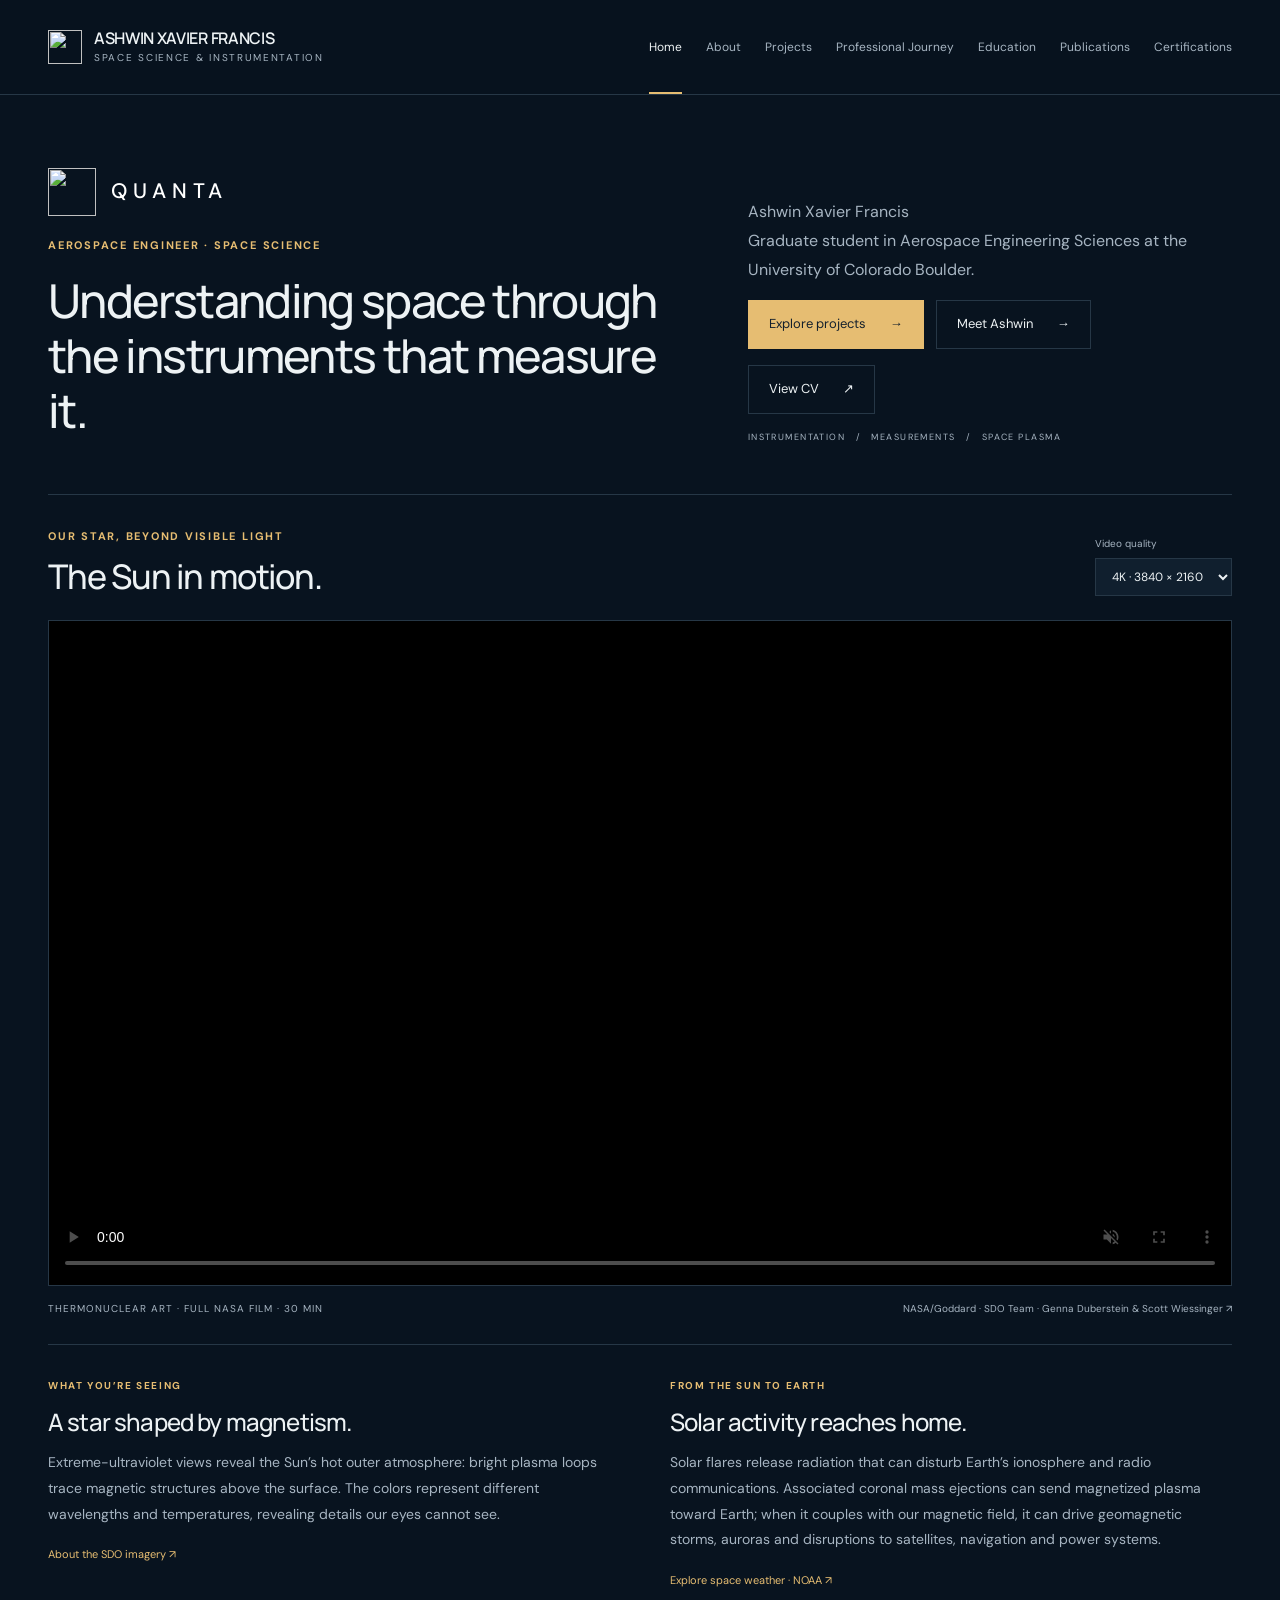
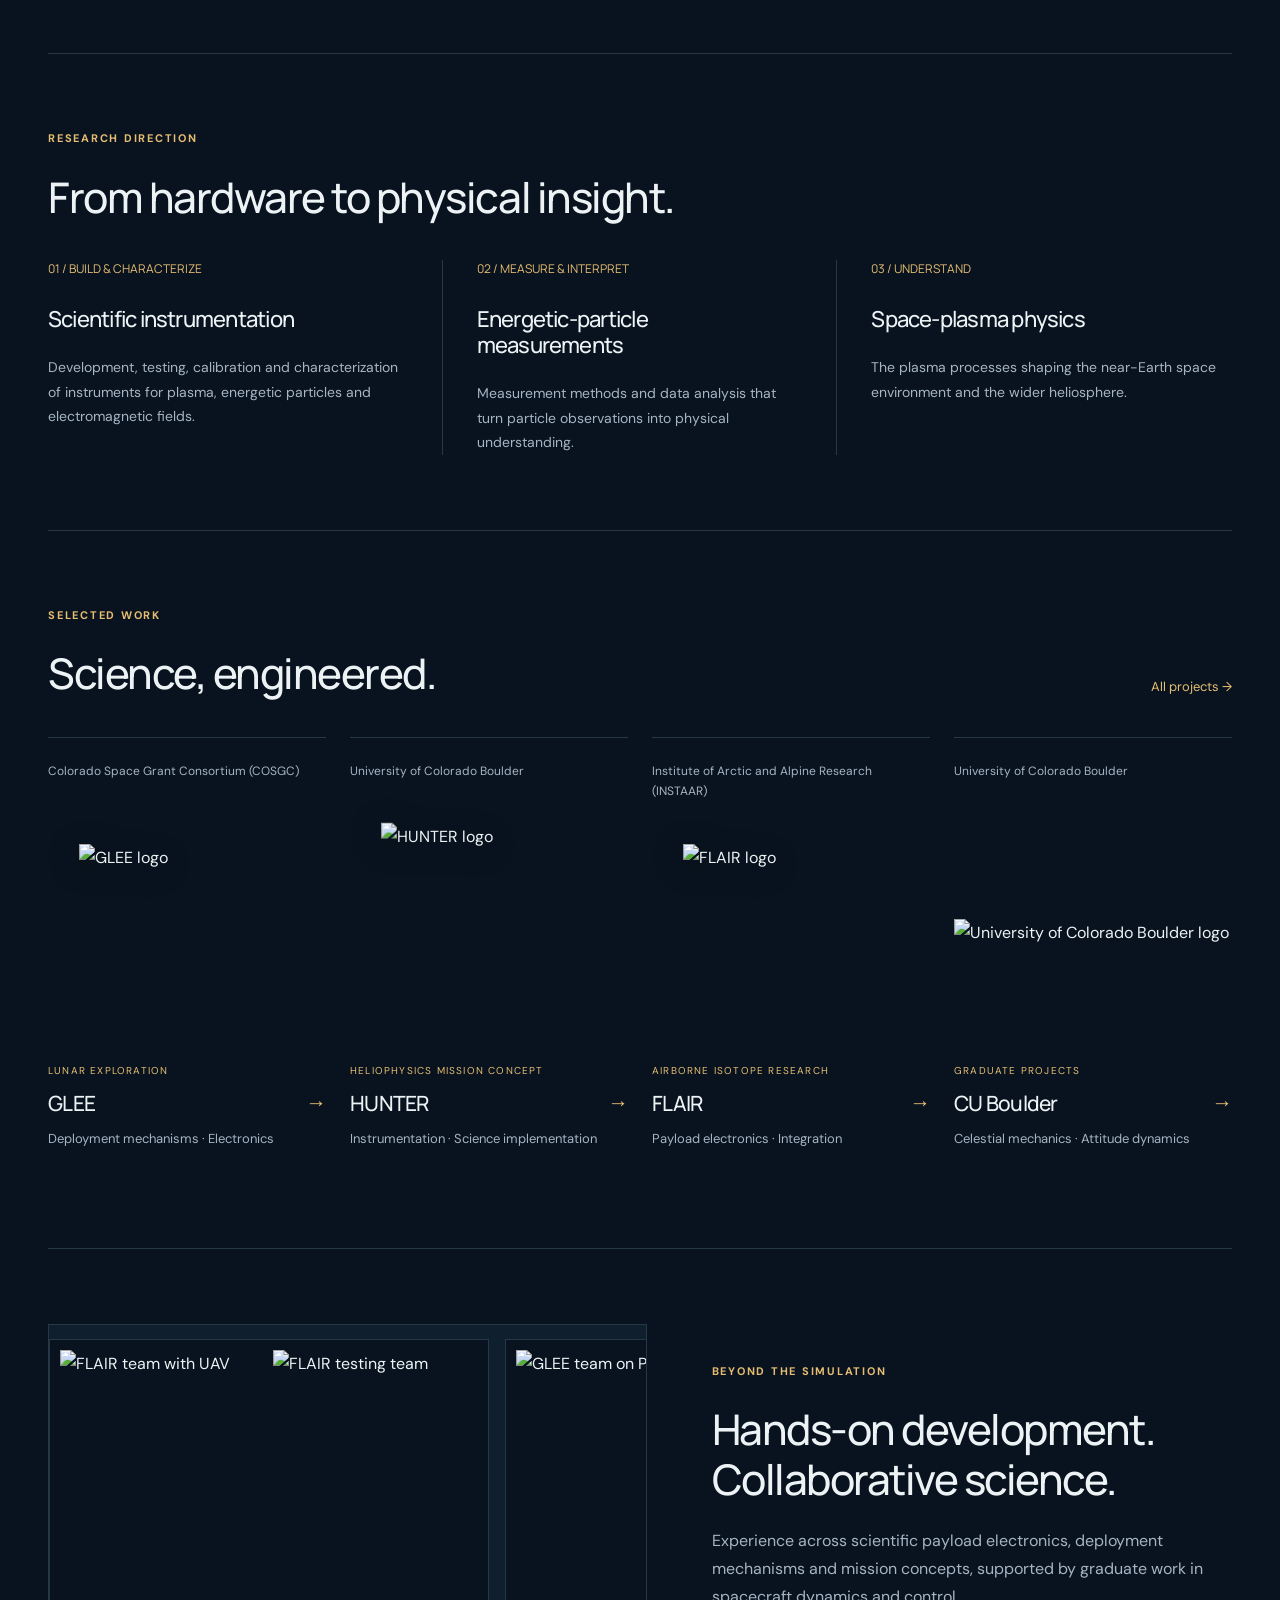
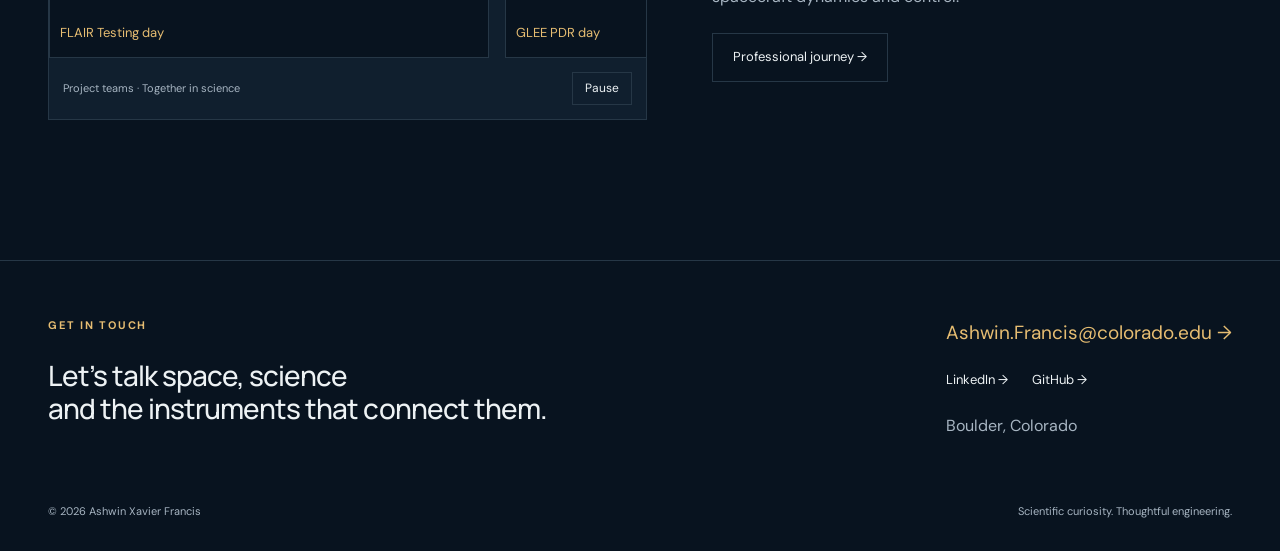
==== index.html @ 86c06a83 "Publish QUANTA portfolio pages" ====
<!DOCTYPE html>

<html lang="en"><head><meta charset="utf-8"/><meta content="width=device-width,initial-scale=1" name="viewport"/><meta content="Ashwin Xavier Francis — scientific instrumentation, energetic-particle measurements and space-plasma physics. Research and aerospace engineering portfolio." name="description"/><meta content="#08131f" name="theme-color"/><title>Quanta | Ashwin Xavier Francis</title><link href="style.css" rel="stylesheet"/><script defer="" src="site.js"></script><link href="assets/quanta-symbol.svg" rel="icon" type="image/svg+xml"/><script defer="" src="solar.js"></script></head><body><a class="skip" href="#main">Skip to content</a><header class="header"><div class="wrap header-inner"><a aria-label="Ashwin Xavier Francis — Home" class="brand" href="index.html"><img alt="" class="brand-symbol" height="34" src="assets/quanta-symbol.svg" width="34"/><div>ASHWIN XAVIER FRANCIS<span>SPACE SCIENCE &amp; INSTRUMENTATION</span></div></a><button aria-controls="navigation" aria-expanded="false" class="menu">Menu ☰</button><nav aria-label="Main navigation" id="navigation"><a aria-current="page" class="active" href="index.html">Home</a><a class="" href="about.html">About</a><a class="" href="projects.html">Projects</a><a class="" href="professional.html">Professional Journey</a><a class="" href="education.html">Education</a><a class="" href="publications.html">Publications</a><a class="" href="certifications.html">Certifications</a></nav></div></header><main class="wrap" id="main"><section class="hero solar-home"><div><div class="quanta-identity"><img alt="" height="48" src="assets/quanta-symbol.svg" width="48"/><span>QUANTA</span></div><div class="eyebrow">Aerospace engineer · Space science</div><h1>Understanding space through the instruments that measure it.</h1></div><div class="solar-introduction"><p class="intro">Ashwin Xavier Francis<br/>Graduate student in Aerospace Engineering Sciences at the University of Colorado Boulder.</p><div class="buttons"><a class="btn primary" href="projects.html">Explore projects <span>→</span></a><a class="btn" href="about.html">Meet Ashwin <span>→</span></a></div><div class="buttons cv-actions"><a class="btn" href="assets/ashwin-xavier-francis-cv.pdf" rel="noopener" target="_blank">View CV <span>↗</span></a></div><small class="muted">Instrumentation   /   Measurements   /   Space plasma</small></div></section><section aria-label="The Sun in ultra-high definition" class="solar-cinema"><div class="solar-film-heading"><div><div class="eyebrow">Our star, beyond visible light</div><h2>The Sun in motion.</h2></div><div class="solar-quality"><label for="solar-quality">Video quality</label><select id="solar-quality"><option selected="" value="4k">4K · 3840 × 2160</option><option value="hd">HD · 1280 × 720</option></select></div></div><div class="solar-screen"><video aria-label="Full NASA film Thermonuclear Art: The Sun in UHD" autoplay="" controls="" id="solar-footage" loop="" muted="" playsinline="" poster="assets/nasa-sdo-euv-hero.jpg" preload="metadata"><source src="https://svs.gsfc.nasa.gov/vis/a010000/a012000/a012034/SDO_UHD_30mins_YouTube.mp4" type="video/mp4"/></video></div><div class="solar-film-credit"><span>THERMONUCLEAR ART · FULL NASA FILM · 30 MIN</span><a href="https://svs.gsfc.nasa.gov/12034/" rel="noopener" target="_blank">NASA/Goddard · SDO Team · Genna Duberstein &amp; Scott Wiessinger ↗</a></div><div class="solar-story"><article><div class="eyebrow">What you’re seeing</div><h3>A star shaped by magnetism.</h3><p>Extreme-ultraviolet views reveal the Sun’s hot outer atmosphere: bright plasma loops trace magnetic structures above the surface. The colors represent different wavelengths and temperatures, revealing details our eyes cannot see.</p><a class="solar-source" href="https://svs.gsfc.nasa.gov/12034/" rel="noopener" target="_blank">About the SDO imagery ↗</a></article><article><div class="eyebrow">From the Sun to Earth</div><h3>Solar activity reaches home.</h3><p>Solar flares release radiation that can disturb Earth’s ionosphere and radio communications. Associated coronal mass ejections can send magnetized plasma toward Earth; when it couples with our magnetic field, it can drive geomagnetic storms, auroras and disruptions to satellites, navigation and power systems.</p><a class="solar-source" href="https://www.noaa.gov/explainers/space-weather-storms-from-sun" rel="noopener" target="_blank">Explore space weather · NOAA ↗</a></article></div></section><section class="section"><div class="section-top"><div><div class="eyebrow">Research direction</div><h2>From hardware to physical insight.</h2></div></div><div class="research"><article><span class="num">01 / BUILD &amp; CHARACTERIZE</span><h3>Scientific instrumentation</h3><p>Development, testing, calibration and characterization of instruments for plasma, energetic particles and electromagnetic fields.</p></article><article><span class="num">02 / MEASURE &amp; INTERPRET</span><h3>Energetic-particle measurements</h3><p>Measurement methods and data analysis that turn particle observations into physical understanding.</p></article><article><span class="num">03 / UNDERSTAND</span><h3>Space-plasma physics</h3><p>The plasma processes shaping the near-Earth space environment and the wider heliosphere.</p></article></div></section><section class="section"><div class="section-top"><div><div class="eyebrow">Selected work</div><h2>Science, engineered.</h2></div><a href="projects.html">All projects →</a></div><div class="project-grid"><a class="project-card" href="glee.html"><div class="project-affiliation">Colorado Space Grant Consortium (COSGC)</div><div class="logo-box"><img alt="GLEE logo" src="assets/glee-logo.png"/></div><div class="tag">Lunar exploration</div><h3>GLEE<span class="arrow">→</span></h3><p>Deployment mechanisms · Electronics</p></a><a class="project-card" href="hunter.html"><div class="project-affiliation">University of Colorado Boulder</div><div class="logo-box"><img alt="HUNTER logo" class="hunter-logo" src="assets/hunter-logo.png"/></div><div class="tag">Heliophysics mission concept</div><h3>HUNTER<span class="arrow">→</span></h3><p>Instrumentation · Science implementation</p></a><a class="project-card" href="flair.html"><div class="project-affiliation">Institute of Arctic and Alpine Research (INSTAAR)</div><div class="logo-box"><img alt="FLAIR logo" src="assets/flair-logo.png"/></div><div class="tag">Airborne isotope research</div><h3>FLAIR<span class="arrow">→</span></h3><p>Payload electronics · Integration</p></a><a class="project-card" href="cu-projects.html"><div class="project-affiliation">University of Colorado Boulder</div><div class="logo-box"><img alt="University of Colorado Boulder logo" class="cu-lockup" src="assets/cu-boulder-logo.svg"/></div><div class="tag">Graduate projects</div><h3>CU Boulder<span class="arrow">→</span></h3><p>Celestial mechanics · Attitude dynamics</p></a></div></section><section class="section feature"><div aria-label="Project teams" aria-roledescription="carousel" class="team-carousel" role="region"><div class="team-window"><div class="team-track"><div class="team-loop"><figure class="team-card"><div class="team-photos"><img alt="FLAIR team with UAV" data-zoom="" loading="lazy" src="assets/flair-flight.webp"/><img alt="FLAIR testing team" data-zoom="" loading="lazy" src="assets/flair-testing-team.webp"/></div><figcaption>FLAIR Testing day</figcaption></figure><figure class="team-card"><div class="team-photos"><img alt="GLEE team on PDR day" data-zoom="" loading="lazy" src="assets/glee-team.webp"/><img alt="GLEE group on PDR day" data-zoom="" loading="lazy" src="assets/glee-pdr-team.webp"/></div><figcaption>GLEE PDR day</figcaption></figure><figure class="team-card"><div class="team-photos"><img alt="HUNTER mission proposal team" data-zoom="" loading="lazy" src="assets/hunter-team.webp"/></div><figcaption>HUNTER mission proposal day</figcaption></figure></div><div aria-hidden="true" class="team-loop"><figure class="team-card"><div class="team-photos"><img alt="" loading="lazy" src="assets/flair-flight.webp"/><img alt="" loading="lazy" src="assets/flair-testing-team.webp"/></div><figcaption>FLAIR Testing day</figcaption></figure><figure class="team-card"><div class="team-photos"><img alt="" loading="lazy" src="assets/glee-team.webp"/><img alt="" loading="lazy" src="assets/glee-pdr-team.webp"/></div><figcaption>GLEE PDR day</figcaption></figure><figure class="team-card"><div class="team-photos"><img alt="" loading="lazy" src="assets/hunter-team.webp"/></div><figcaption>HUNTER mission proposal day</figcaption></figure></div></div></div><div class="carousel-controls"><span>Project teams · Together in science</span><button aria-label="Pause scrolling photos" data-play="" type="button">Pause</button></div></div><div><div class="eyebrow">Beyond the simulation</div><h2>Hands-on development.<br/>Collaborative science.</h2><p>Experience across scientific payload electronics, deployment mechanisms and mission concepts, supported by graduate work in spacecraft dynamics and control.</p><a class="btn" href="professional.html">Professional journey →</a></div></section></main><footer class="footer"><div class="wrap"><div class="footer-top"><div><div class="eyebrow">Get in touch</div><h2>Let’s talk space, science<br/>and the instruments that connect them.</h2></div><div><a class="email" href="mailto:Ashwin.Francis@colorado.edu">Ashwin.Francis@colorado.edu →</a><div class="socials"><a href="https://www.linkedin.com/in/ashwin-xavier-francis-690303250/" rel="noopener" target="_blank">LinkedIn →</a><a href="https://github.com/ashlyxf" rel="noopener" target="_blank">GitHub →</a></div><p class="muted">Boulder, Colorado</p></div></div><div class="footer-bottom"><span>© 2026 Ashwin Xavier Francis</span><span>Scientific curiosity. Thoughtful engineering.</span></div></div></footer><dialog class="zoom"><button aria-label="Close image">×</button><img alt=""/></dialog></body></html>
---- style.css ----
@import url('https://fonts.googleapis.com/css2?family=DM+Sans:wght@400;500;600;700&family=Manrope:wght@400;500;600;700;800&display=swap');
:root{--bg:#08131f;--panel:#101f2e;--line:#263746;--text:#edf2f4;--muted:#a7b5c2;--gold:#e6bd72;--max:1240px}*{box-sizing:border-box}html{scroll-behavior:smooth}body{margin:0;background:var(--bg);color:var(--text);font:16px/1.75 'DM Sans',sans-serif}a{color:inherit;text-decoration:none}a:hover{color:var(--gold)}button{font:inherit;cursor:pointer}img{max-width:100%;display:block}h1,h2,h3,h4{font-family:Manrope,sans-serif;font-weight:500;line-height:1.18;letter-spacing:-.035em;margin:0 0 22px}h1{font-size:clamp(44px,5.5vw,76px)}h2{font-size:clamp(30px,3.3vw,46px)}h3{font-size:26px}p{margin:0 0 22px}small,.eyebrow{font-size:11px;letter-spacing:.16em;text-transform:uppercase}.eyebrow{color:var(--gold);margin-bottom:24px;font-weight:700}.muted{color:var(--muted)}.wrap{width:min(var(--max),calc(100% - 96px));margin:auto}.header{border-bottom:1px solid var(--line);background:#08131ff5;position:sticky;top:0;z-index:20}.header-inner{min-height:94px;display:flex;align-items:center;justify-content:space-between;gap:24px}.brand{font:600 16px/1.4 Manrope;letter-spacing:-.02em;white-space:nowrap}.brand span{display:block;font:10px/1.8 'DM Sans';letter-spacing:.17em;color:var(--muted)}nav{display:flex;gap:24px;align-items:center}nav a{font-size:12px;color:var(--muted);position:relative}nav a.active{color:var(--text)}nav a.active:after{content:'';height:2px;background:var(--gold);position:absolute;left:0;right:0;bottom:-36px}.menu{display:none;color:white;background:none;border:1px solid var(--line);padding:6px 12px}.hero{display:grid;grid-template-columns:1.25fr 1fr;gap:76px;align-items:center;padding:78px 0 88px;min-height:650px}.hero h1{margin-bottom:28px}.hero .intro{font-size:19px;max-width:570px;color:var(--muted)}.hero-visual{position:relative;padding:25px 24px 0 0}.portrait-frame{height:450px;background:linear-gradient(140deg,#263342,#111c28);position:relative;overflow:hidden}.portrait-frame img{height:100%;width:100%;object-fit:contain;object-position:bottom}.orbit{position:absolute;inset:-13px -5px 17px 18px;border:1px solid #a1875340;border-radius:50%;transform:rotate(-24deg);pointer-events:none}.visual-caption{display:flex;justify-content:space-between;font-size:10px;letter-spacing:.12em;color:var(--muted);padding-top:18px}.buttons{display:flex;gap:12px;flex-wrap:wrap;margin:30px 0}.btn{display:inline-flex;align-items:center;justify-content:space-between;gap:24px;border:1px solid var(--line);padding:12px 20px;font-size:13px;transition:.2s}.btn.primary{background:var(--gold);border-color:var(--gold);color:#14202c}.btn:hover{border-color:var(--gold);transform:translateY(-2px)}.section{padding:75px 0;border-top:1px solid var(--line)}.section-top{display:flex;align-items:end;justify-content:space-between;gap:30px;margin-bottom:38px}.section-top h2{margin:0}.section-top a{font-size:13px;color:var(--gold)}.research{display:grid;grid-template-columns:repeat(3,1fr)}.research article{padding:0 34px;border-right:1px solid var(--line)}.research article:first-child{padding-left:0}.research article:last-child{border:0;padding-right:0}.num{font:12px Manrope;color:var(--gold);display:block;margin-bottom:30px}.research h3{font-size:22px;max-width:300px}.research p{font-size:14px;color:var(--muted);margin:0}.project-grid{display:grid;grid-template-columns:repeat(4,1fr);gap:24px}.project-card{border-top:1px solid var(--line);padding-top:24px;display:block}.logo-box{height:190px;background:#f4f4ef;display:flex;align-items:center;justify-content:center;margin-bottom:24px;overflow:hidden}.logo-box img{width:72%;height:80%;object-fit:contain;transition:transform .3s}.project-card:hover img{transform:scale(1.06)}.project-card h3{font-size:21px;margin:12px 0}.project-card p{font-size:13px;color:var(--muted)}.project-card .arrow{float:right;color:var(--gold)}.tag{font-size:10px;letter-spacing:.12em;text-transform:uppercase;color:var(--gold)}.feature{display:grid;grid-template-columns:1.15fr 1fr;gap:65px;align-items:center}.feature img{width:100%;aspect-ratio:1.5;object-fit:cover}.feature p{color:var(--muted)}.page-head{padding:65px 0 48px}.page-head h1{max-width:1000px;font-size:clamp(42px,5vw,64px)}.page-head p{color:var(--muted);max-width:760px;font-size:18px}.crumb{font-size:12px;color:var(--muted);margin-bottom:32px}.crumb a{color:var(--gold)}.project-meta{display:grid;grid-template-columns:repeat(3,1fr);gap:25px;border-block:1px solid var(--line);padding:24px 0;margin-bottom:48px}.project-meta span{display:block;font-size:10px;letter-spacing:.15em;text-transform:uppercase;color:var(--muted);margin-bottom:8px}.project-meta p{font-size:14px;margin:0}.project-text{display:grid;grid-template-columns:1fr 1fr;gap:65px;margin-bottom:50px}.project-text p{color:#c4ced7;font-size:16px}.project-text h2{font-size:23px}.hero-image{width:100%;max-height:650px;object-fit:contain;background:#f6f6f6}.figure{margin:0 0 30px}.figure figcaption{font-size:12px;color:var(--muted);margin-top:12px}.gallery{display:grid;grid-template-columns:repeat(2,1fr);gap:28px}.gallery img{width:100%;height:330px;object-fit:contain;background:#f6f6f6;cursor:zoom-in}.media-grid{display:grid;grid-template-columns:repeat(2,1fr);gap:28px}.media-grid video{width:100%;height:330px;background:#02070d;object-fit:contain}.media-grid h3{font-size:18px;margin:16px 0 8px}.media-grid p{font-size:12px;color:var(--muted)}.resources{display:flex;flex-wrap:wrap;gap:12px}.timeline{max-width:980px;margin-left:auto}.timeline article{display:grid;grid-template-columns:190px 1fr;gap:40px;border-top:1px solid var(--line);padding:34px 0}.timeline .date{font-size:12px;color:var(--gold);padding-top:5px}.timeline h2{font-size:27px;margin-bottom:12px}.timeline h3{font-size:15px;letter-spacing:0;color:var(--muted);margin-bottom:18px}.timeline p{font-size:15px;color:#b9c5d0}.timeline .supervisor{font-size:12px;color:var(--gold)}.publication{display:grid;grid-template-columns:220px 1fr;gap:55px;padding:40px 0;border-top:1px solid var(--line)}.publication img{width:100%;height:280px;object-fit:contain;object-position:top;background:#f4f4ef}.publication h2{font-size:30px}.publication p{color:var(--muted);font-size:14px}.cert-grid{display:grid;grid-template-columns:1fr 1fr;gap:45px 30px}.cert img{height:320px;width:100%;object-fit:contain;background:white;margin-bottom:24px}.cert h2{font-size:24px}.cert p{font-size:14px;color:var(--muted)}.about-grid{display:grid;grid-template-columns:340px 1fr;gap:80px}.about-grid>img{width:100%;background:var(--panel)}.about-grid p{color:#bec9d2}.about-grid h2{font-size:29px}.footer{padding:55px 0 30px;border-top:1px solid var(--line);margin-top:65px}.footer-top{display:flex;justify-content:space-between;gap:40px}.footer h2{font-size:28px}.footer a.email{color:var(--gold);font-size:19px}.socials{display:flex;gap:24px;font-size:13px;margin:20px 0}.footer-bottom{display:flex;justify-content:space-between;font-size:11px;color:var(--muted);margin-top:40px}.zoom{border:1px solid var(--line);padding:15px;background:var(--bg);color:white;max-width:95vw;max-height:95vh}.zoom::backdrop{background:#000c}.zoom img{max-height:80vh;max-width:85vw;object-fit:contain}.zoom button{float:right;color:white;background:none;border:0;font-size:28px}.skip{position:fixed;left:10px;top:-60px;background:var(--gold);color:black;z-index:100;padding:10px}.skip:focus{top:10px}:focus-visible{outline:2px solid var(--gold);outline-offset:5px}@media(min-width:1500px){:root{--max:1320px}.hero{min-height:720px}.portrait-frame{height:510px}}@media(max-width:1100px){.wrap{width:calc(100% - 56px)}nav{gap:13px}nav a{font-size:10px}.hero{gap:35px}.project-grid{gap:18px}.logo-box{height:155px}}@media(max-width:780px){.wrap{width:calc(100% - 40px)}.header-inner{min-height:76px}.menu{display:block}nav{display:none;position:absolute;top:76px;left:0;right:0;background:var(--panel);padding:24px;flex-direction:column;align-items:start;gap:20px}nav.open{display:flex}nav a{font-size:14px}nav a.active:after{bottom:-5px}.hero{grid-template-columns:1fr;padding:45px 0;gap:30px}.hero-visual{max-width:470px;width:100%;margin:auto}.portrait-frame{height:400px}.research,.feature,.project-text,.about-grid{grid-template-columns:1fr}.research article{border-right:0;border-bottom:1px solid var(--line);padding:24px 0!important}.num{margin-bottom:15px}.project-grid{grid-template-columns:1fr 1fr}.project-meta{grid-template-columns:1fr}.project-text{gap:20px}.gallery,.media-grid,.cert-grid{grid-template-columns:1fr}.timeline article{grid-template-columns:1fr;gap:12px}.publication{grid-template-columns:100px 1fr;gap:20px}.publication img{height:160px}.publication h2{font-size:24px}.footer-top{flex-direction:column}.footer-bottom{gap:20px}.section{padding:45px 0}.about-grid{gap:35px}.about-grid>img{max-width:330px}.logo-box{height:170px}.gallery img{height:auto;max-height:420px}.section-top{align-items:start}.media-grid video{height:auto;max-height:400px}}
.hero{grid-template-columns:minmax(0,1.3fr) minmax(0,1fr);gap:65px}.hero h1{font-size:clamp(40px,4.15vw,60px)}.hero-visual{min-width:0}.hero-image{background:none}.hero-image img{width:100%;max-height:650px;object-fit:contain}.gallery img{height:330px}.project-card img{object-fit:contain}@media(max-width:780px){.hero{grid-template-columns:minmax(0,1fr);gap:30px}.hero h1{font-size:clamp(34px,7.4vw,50px)}.hero h1 br{display:none}.portrait-frame{height:390px}}
.orbit{inset:-12px 8px 18px 8px;transform:none}.arrow,.btn span{font-family:Arial,sans-serif}

/* Project logos sit directly on the portfolio background. */
.logo-box{background:transparent;height:210px;overflow:visible;border:0}
.logo-box img{width:78%;height:85%;object-fit:contain;filter:drop-shadow(0 5px 15px #0004)}
.logo-box img.cu-lockup{width:100%;height:auto;max-height:110px;filter:none}
.project-card:hover .logo-box{background:transparent}
.document-intro{display:grid;grid-template-columns:300px minmax(0,1fr);align-items:center;gap:70px;padding:35px 0 48px;border-top:1px solid var(--line);margin-bottom:40px}
.document-cover{display:block;position:relative;width:100%;max-height:355px;transition:transform .25s;justify-self:start}
.document-cover:hover{transform:translateY(-4px)}
.document-cover img{height:355px;width:100%;object-fit:contain;object-position:left center;filter:drop-shadow(0 12px 22px #0006)}
.document-copy h2{font-size:clamp(26px,3vw,39px);max-width:650px;margin-bottom:18px}
.document-copy .eyebrow{margin-bottom:16px}.document-format{font-size:13px;color:var(--muted);margin-bottom:20px}
.project-jumps{display:flex;gap:28px;flex-wrap:wrap;margin-top:28px;font-size:12px;color:var(--gold)}
.slide-cover{aspect-ratio:16/9;align-self:center;background:#111b28}.slide-cover img{width:100%;height:auto}
.slide-cover-title{position:absolute;left:3%;top:48%;color:white;font-family:Arial,sans-serif;font-weight:900;font-size:18px;line-height:1.1}.slide-cover-title span{display:block;font-family:monospace;font-size:12px;font-weight:400;margin-top:7px}
#background,#simulations,#development{scroll-margin-top:120px}
.report-project-card img{height:340px;object-fit:contain;background:transparent;margin-bottom:25px;width:100%;object-position:left center}
.video-download{display:inline-block;color:var(--gold);font-size:12px;margin:0 0 18px}.media-grid video{border:1px solid var(--line)}
@media(max-width:780px){.document-intro{grid-template-columns:minmax(0,1fr);gap:28px;padding:28px 0 35px}.document-cover{max-width:260px;justify-self:center}.document-cover img{height:300px;object-position:center}.slide-cover{max-width:100%}.slide-cover img{height:auto}.document-copy h2{font-size:28px}.logo-box{height:170px}.logo-box img.cu-lockup{width:100%}.project-jumps{gap:20px}.report-project-card img{height:280px;object-position:center}}
.media-grid>.recording:only-child{grid-column:1/-1}.media-grid>.recording:only-child video{height:auto;max-height:620px}

.journey-aside{display:flex;flex-direction:column;gap:20px;align-items:flex-start}.journey-logo{display:flex;align-items:center;justify-content:flex-start;width:185px;min-height:75px;background:transparent}.journey-logo img{display:block;max-width:100%;height:75px;object-fit:contain;object-position:left center}.journey-logo.mission img{height:115px;width:140px;object-position:center}.journey-logo.crest img{height:110px;width:110px;object-position:center}.journey-logo.upes img{height:65px;width:175px}.journey-logo.cu img{height:auto;width:185px}.journey-aside .date{padding-top:0}.timeline .journey-aside a:hover{opacity:.85}@media(max-width:780px){.timeline article{gap:23px}.journey-aside{flex-direction:row;align-items:center;justify-content:space-between;gap:20px;width:100%}.journey-aside .date{max-width:150px;text-align:right}.journey-logo{width:165px;min-height:60px}.journey-logo.mission img{height:85px;width:110px}.journey-logo.crest img{height:85px;width:85px}.journey-logo.cu img{width:165px}.journey-logo.upes img{width:150px}}

.wiring-preview{position:relative;width:100%;aspect-ratio:4/3;overflow:hidden;background:var(--panel)}.gallery .wiring-preview img{position:absolute;width:75%;height:133.333%;max-width:none;left:12.5%;top:-16.667%;transform:rotate(-90deg);object-fit:contain;background:transparent}#flight-recording{scroll-margin-top:120px}

/* Offset the empty space above the supplied HUNTER artwork. */
.logo-box img.hunter-logo{transform:translateY(-12%)}.project-card:hover .logo-box img.hunter-logo{transform:translateY(-12%) scale(1.06)}

.project-affiliation{min-height:58px;display:flex;align-items:flex-start;font-size:12px;line-height:1.65;color:var(--muted);max-width:270px;margin-bottom:8px}.page-head h1.full-project-title{font-size:clamp(36px,4.1vw,58px);max-width:1120px;line-height:1.2}@media(max-width:780px){.project-affiliation{font-size:11px;min-height:65px;line-height:1.6}.page-head h1.full-project-title{font-size:clamp(30px,6.5vw,44px)}}

/* Quanta identity appears on the homepage and in the browser tab. */
.quanta-identity{display:flex;align-items:center;gap:15px;margin-bottom:26px;color:#fff}.quanta-identity img{width:48px;height:48px;object-fit:contain}.quanta-identity span{font-size:21px;font-weight:500;letter-spacing:.28em;line-height:1}@media(max-width:600px){.quanta-identity{margin-bottom:22px}.quanta-identity img{width:40px;height:40px}.quanta-identity span{font-size:18px}}

.brand{display:flex;align-items:center;gap:12px}.brand .brand-symbol{width:34px;height:34px;flex:none;object-fit:contain}@media(max-width:600px){.brand{gap:9px}.brand .brand-symbol{width:29px;height:29px}}

.about-photos{display:flex;flex-direction:column;gap:22px;align-self:start}.about-photos>img{width:100%;background:var(--panel)}.about-photos .figure{margin:0}.about-photos .figure img{width:100%;height:auto;object-fit:contain}@media(max-width:800px){.about-photos{max-width:430px}}

/* Related views stay together, without cropping hardware or team members. */
.photo-group{grid-column:1/-1;background:var(--panel);padding:16px;border:1px solid var(--line)}.photo-pair{display:flex;gap:14px;align-items:stretch}.photo-pair>img{flex:1;min-width:0;width:0;height:380px;object-fit:contain;background:transparent;cursor:zoom-in}.photo-group figcaption{margin-bottom:0}@media(max-width:780px){.photo-pair{flex-wrap:wrap}.photo-pair>img{flex:1 1 140px;width:100%;height:260px}.feature .team-photos img{height:190px}.team-slide:has(.team-photos>img:only-child) .team-photos img{height:390px}}

/* A seamless moving strip, with a duplicate track for a continuous loop. */
.team-carousel{min-width:0;overflow:hidden;border:1px solid var(--line);background:var(--panel);padding:14px 0}.team-window{overflow:hidden}.team-track{display:flex;width:max-content;animation:team-drift 38s linear infinite;will-change:transform}.team-loop{display:flex;gap:16px;padding-right:16px;flex-shrink:0}.team-card{margin:0;flex:none;width:440px;padding:10px;background:var(--bg);border:1px solid var(--line)}.team-photos{display:flex;gap:8px;height:260px;align-items:center}.feature .team-photos img{height:100%;width:0;flex:1;min-width:0;aspect-ratio:auto;object-fit:contain;background:transparent;cursor:zoom-in}.team-card figcaption{font-size:13px;color:var(--gold);padding:12px 0 2px}.team-loop[aria-hidden] img{cursor:default}.carousel-controls{display:flex;gap:14px;align-items:center;justify-content:space-between;padding:14px 14px 0;color:var(--muted);font-size:11px}.carousel-controls button{border:1px solid var(--line);background:transparent;color:var(--text);padding:5px 12px;font-size:12px}.team-carousel.is-paused .team-track{animation-play-state:paused}@keyframes team-drift{from{transform:translateX(0)}to{transform:translateX(-50%)}}@media(max-width:780px){.team-card{width:310px}.team-photos{height:230px}.carousel-controls{font-size:10px}.team-track{animation-duration:32s}}

/* Solar atmosphere dissolves into the same navy as the hero copy. */
.hero{position:relative;isolation:isolate;min-height:710px;overflow:visible}.hero>div:first-child{position:relative;z-index:2}.solar-visual{position:relative;width:calc(100% + 140px);margin-left:-100px;margin-right:-40px;align-self:center;min-width:0;z-index:1}.solar-visual:before{content:'';position:absolute;inset:12% -5%;background:radial-gradient(ellipse,#9e541518,transparent 68%);z-index:-1}.solar-visual canvas{display:block;width:100%;height:auto;aspect-ratio:1;mask-image:radial-gradient(ellipse at 55% 49%,#000 35%,#000c 60%,transparent 76%)}.solar-caption{display:flex;justify-content:space-between;gap:15px;font-size:9px;letter-spacing:.12em;color:var(--muted);margin:-25px 20px 0 60px;position:relative}.solar-caption b{color:var(--gold);margin:0 5px}.solar-caption>span:last-child{font-size:9px;letter-spacing:0;white-space:nowrap}.solar-pause{background:none;color:var(--muted);border:0;border-bottom:1px solid var(--line);font-size:9px;padding:0 0 2px;margin-left:8px}.solar-pause:hover{color:var(--gold)}@media(max-width:1100px){.solar-visual{width:calc(100% + 100px);margin-left:-70px}.solar-caption{margin-left:35px;flex-direction:column;gap:3px}}@media(max-width:780px){.hero{min-height:0;gap:0;padding-bottom:45px;overflow:hidden}.solar-visual{width:calc(100% + 40px);margin:-30px -20px 0;max-width:650px;justify-self:center}.solar-caption{margin:-22px 35px 0;flex-direction:row;font-size:8px}.solar-caption>span:last-child{font-size:8px}}

/* Actual NASA/SDO EUV footage, muted and looping against the navy hero. */
.solar-visual{width:calc(100% + 200px);margin-left:-125px;margin-right:-75px}.solar-visual video{display:block;width:100%;height:auto;aspect-ratio:1080/606;object-fit:contain;mix-blend-mode:screen;mask-image:radial-gradient(ellipse at 50% 50%,#000 42%,#000e 58%,transparent 76%)}.solar-caption{margin:18px 25px 0 55px;font-size:8px}.solar-caption a:hover{color:var(--gold)}@media(max-width:780px){.solar-visual{width:calc(100% + 60px);margin:0 -30px 0}.solar-caption{margin:16px 35px 0;gap:8px}.solar-caption>span:last-child{white-space:normal}}
.hero{overflow:hidden}.solar-caption{max-width:calc(100% - 125px);margin-right:70px}@media(max-width:780px){.solar-caption{max-width:none;margin-right:35px}}

/* A full-width solar cinema gives the 4K observation room to breathe. */
.hero.solar-home{display:grid;grid-template-columns:1.3fr 1fr;min-height:0;gap:70px;padding:65px 0 48px;overflow:visible}.solar-home h1{font-size:clamp(34px,3.65vw,52px);max-width:730px;margin:0}.solar-home h1 br{display:none}.solar-home .quanta-identity{margin-bottom:20px}.solar-home .eyebrow{margin-bottom:18px}.solar-introduction{padding-top:38px}.solar-home .intro{font-size:16px;line-height:1.8;margin-bottom:16px}.solar-home .buttons{margin:16px 0}.solar-home .cv-actions{display:inline-flex;margin:0 0 16px}.solar-home small{display:block;font-size:9px}.solar-cinema{border-top:1px solid var(--line);padding:32px 0 60px}.solar-film-heading{display:flex;justify-content:space-between;align-items:end;gap:24px;margin-bottom:24px}.solar-film-heading .eyebrow{margin-bottom:10px}.solar-film-heading h2{font-size:34px;margin:0}.solar-quality{display:flex;flex-direction:column;gap:6px;font-size:10px;color:var(--muted)}.solar-quality select{font:12px 'DM Sans',sans-serif;color:var(--text);background:var(--panel);border:1px solid var(--line);padding:9px 12px}.solar-screen{background:#000;aspect-ratio:16/9;border:1px solid var(--line);overflow:hidden}.solar-screen video{display:block;width:100%;height:100%;object-fit:contain;mask-image:none;mix-blend-mode:normal}.solar-film-credit{display:flex;justify-content:space-between;gap:20px;color:var(--muted);font-size:10px;line-height:1.6;padding:15px 0 27px;border-bottom:1px solid var(--line)}.solar-film-credit>span{letter-spacing:.1em}.solar-film-credit a{font-size:10px}.solar-story{display:grid;grid-template-columns:1fr 1fr;gap:60px;padding-top:32px}.solar-story .eyebrow{font-size:10px;margin-bottom:13px}.solar-story h3{font-size:24px;margin-bottom:14px}.solar-story p{font-size:14px;color:var(--muted);line-height:1.85;margin-bottom:12px}.solar-source{font-size:11px;color:var(--gold)}@media(max-width:780px){.hero.solar-home{grid-template-columns:1fr;gap:20px;padding:38px 0 30px}.solar-home h1{font-size:35px}.solar-introduction{padding:0}.solar-film-heading{align-items:center}.solar-film-heading h2{font-size:26px}.solar-quality select{font-size:10px;max-width:140px}.solar-film-heading .eyebrow{font-size:8px}.solar-film-credit{flex-direction:column;gap:7px}.solar-story{grid-template-columns:1fr;gap:28px}.solar-story h3{font-size:23px}.solar-cinema{padding-top:24px;padding-bottom:35px}}
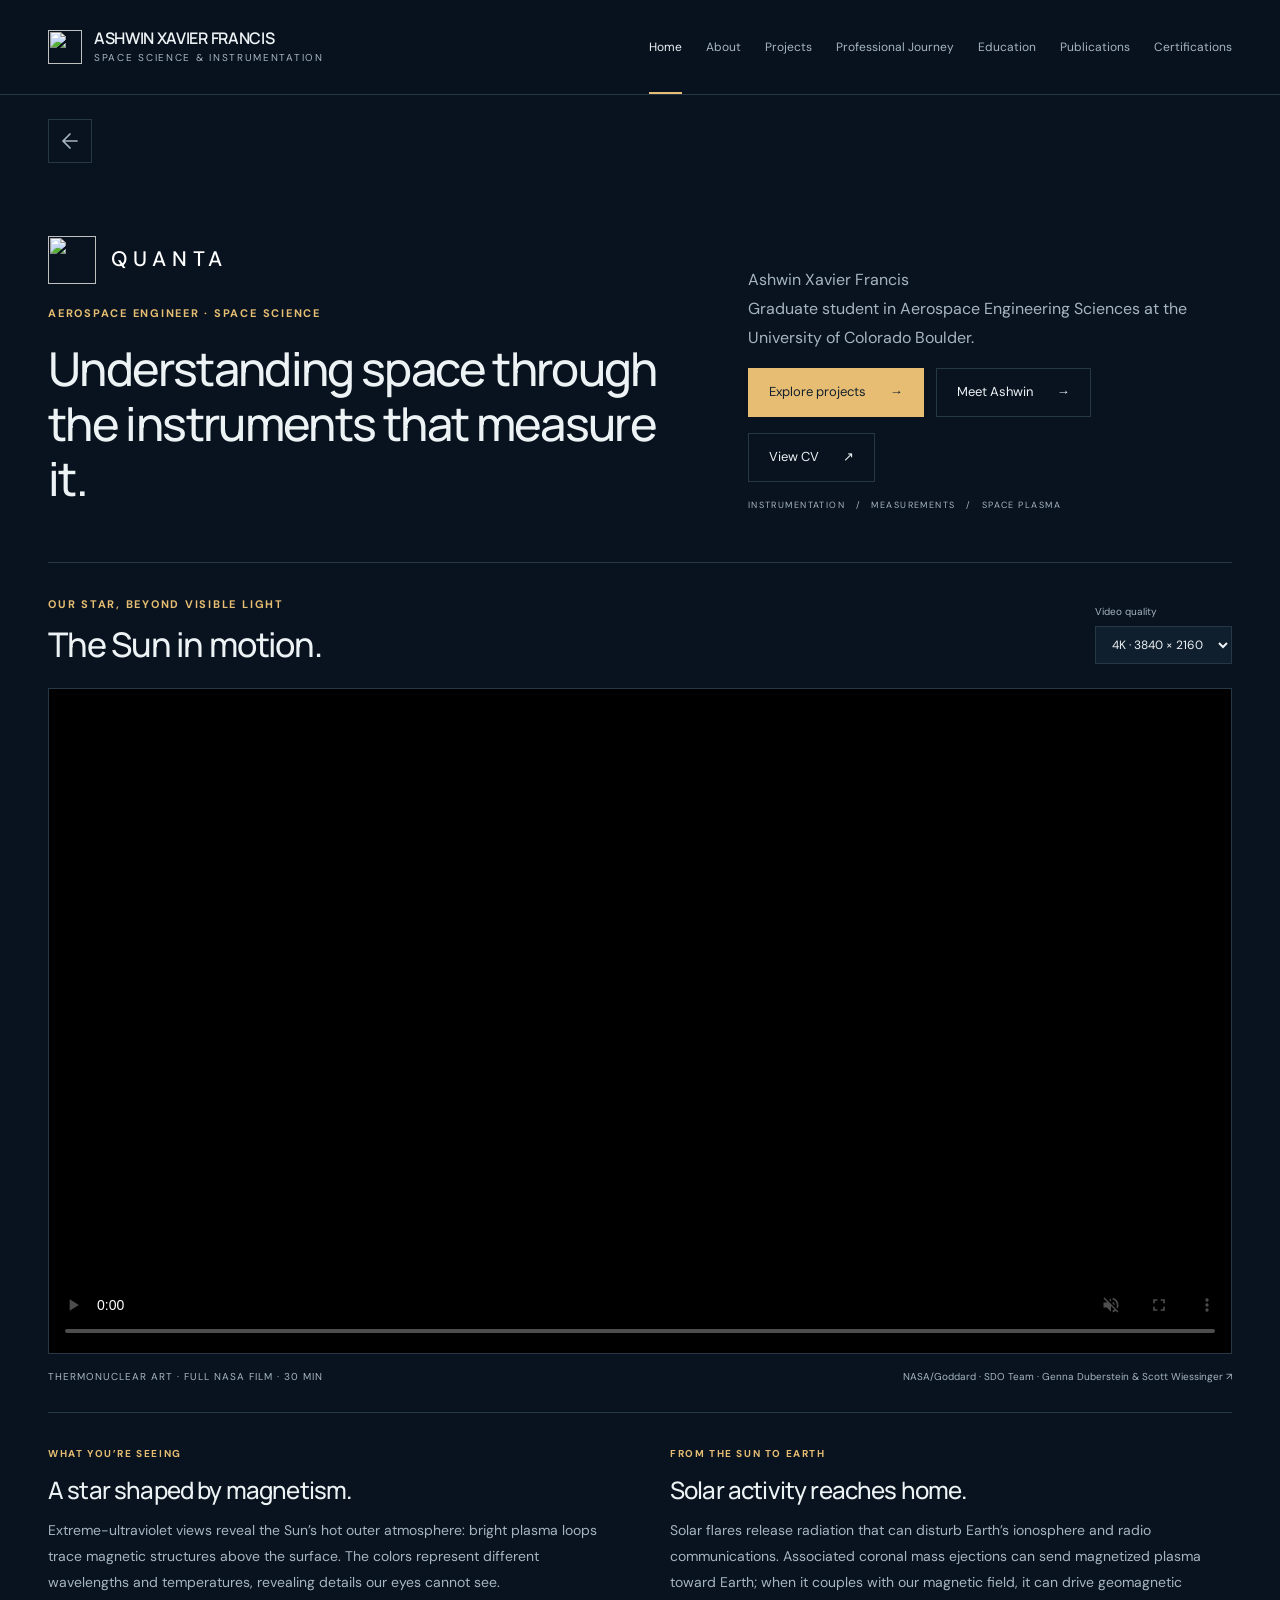
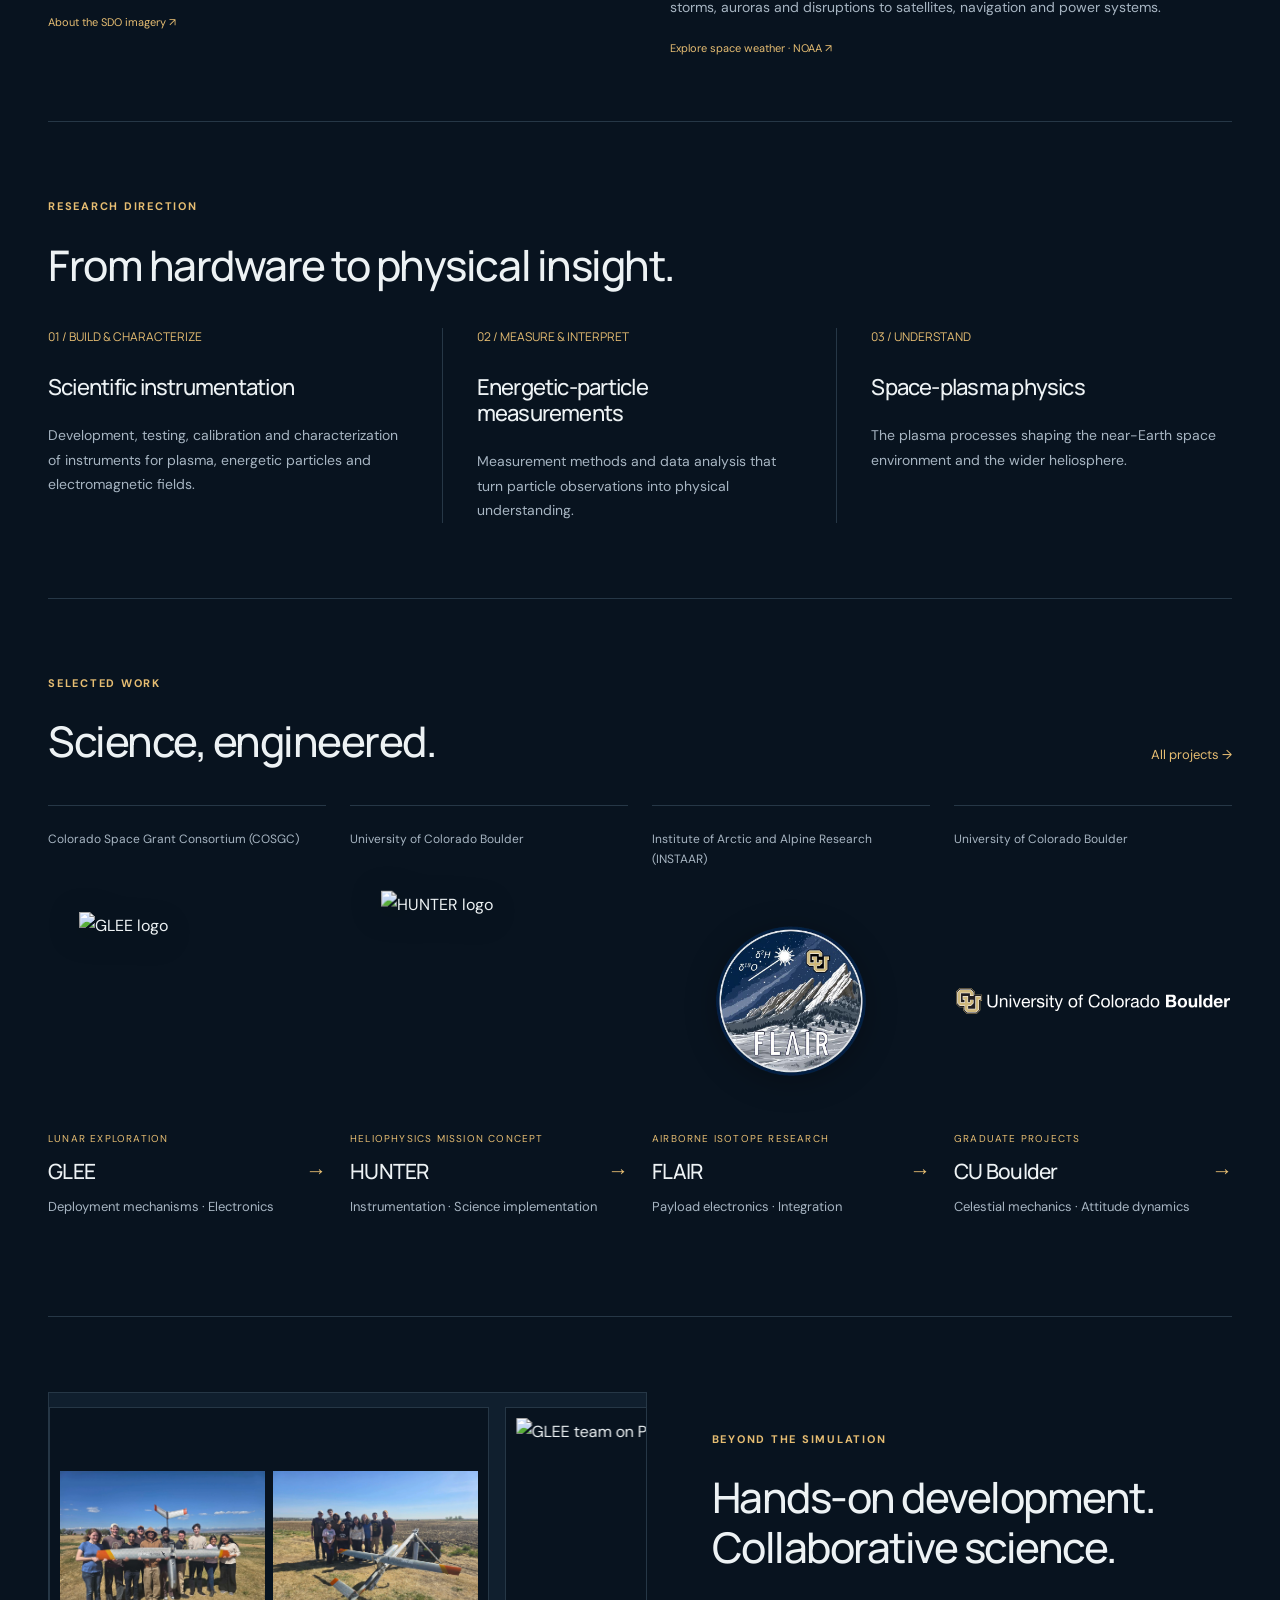
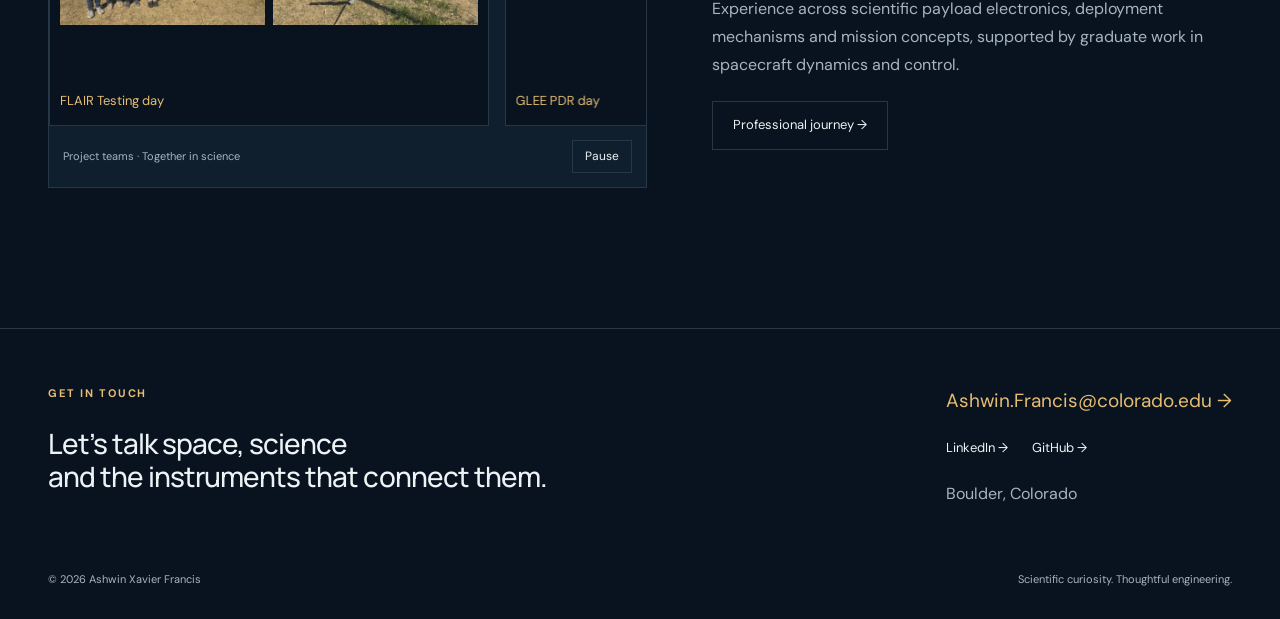
==== commit 052b90bb: "Publish TALOS, align CU projects and add back-arrow navigation" ====
--- a/index.html
+++ b/index.html
@@ -1,3 +1,3 @@
 <!DOCTYPE html>
 
-<html lang="en"><head><meta charset="utf-8"/><meta content="width=device-width,initial-scale=1" name="viewport"/><meta content="Ashwin Xavier Francis — scientific instrumentation, energetic-particle measurements and space-plasma physics. Research and aerospace engineering portfolio." name="description"/><meta content="#08131f" name="theme-color"/><title>Quanta | Ashwin Xavier Francis</title><link href="style.css" rel="stylesheet"/><script defer="" src="site.js"></script><link href="assets/quanta-symbol.svg" rel="icon" type="image/svg+xml"/><script defer="" src="solar.js"></script></head><body><a class="skip" href="#main">Skip to content</a><header class="header"><div class="wrap header-inner"><a aria-label="Ashwin Xavier Francis — Home" class="brand" href="index.html"><img alt="" class="brand-symbol" height="34" src="assets/quanta-symbol.svg" width="34"/><div>ASHWIN XAVIER FRANCIS<span>SPACE SCIENCE &amp; INSTRUMENTATION</span></div></a><button aria-controls="navigation" aria-expanded="false" class="menu">Menu ☰</button><nav aria-label="Main navigation" id="navigation"><a aria-current="page" class="active" href="index.html">Home</a><a class="" href="about.html">About</a><a class="" href="projects.html">Projects</a><a class="" href="professional.html">Professional Journey</a><a class="" href="education.html">Education</a><a class="" href="publications.html">Publications</a><a class="" href="certifications.html">Certifications</a></nav></div></header><main class="wrap" id="main"><section class="hero solar-home"><div><div class="quanta-identity"><img alt="" height="48" src="assets/quanta-symbol.svg" width="48"/><span>QUANTA</span></div><div class="eyebrow">Aerospace engineer · Space science</div><h1>Understanding space through the instruments that measure it.</h1></div><div class="solar-introduction"><p class="intro">Ashwin Xavier Francis<br/>Graduate student in Aerospace Engineering Sciences at the University of Colorado Boulder.</p><div class="buttons"><a class="btn primary" href="projects.html">Explore projects <span>→</span></a><a class="btn" href="about.html">Meet Ashwin <span>→</span></a></div><div class="buttons cv-actions"><a class="btn" href="assets/ashwin-xavier-francis-cv.pdf" rel="noopener" target="_blank">View CV <span>↗</span></a></div><small class="muted">Instrumentation   /   Measurements   /   Space plasma</small></div></section><section aria-label="The Sun in ultra-high definition" class="solar-cinema"><div class="solar-film-heading"><div><div class="eyebrow">Our star, beyond visible light</div><h2>The Sun in motion.</h2></div><div class="solar-quality"><label for="solar-quality">Video quality</label><select id="solar-quality"><option selected="" value="4k">4K · 3840 × 2160</option><option value="hd">HD · 1280 × 720</option></select></div></div><div class="solar-screen"><video aria-label="Full NASA film Thermonuclear Art: The Sun in UHD" autoplay="" controls="" id="solar-footage" loop="" muted="" playsinline="" poster="assets/nasa-sdo-euv-hero.jpg" preload="metadata"><source src="https://svs.gsfc.nasa.gov/vis/a010000/a012000/a012034/SDO_UHD_30mins_YouTube.mp4" type="video/mp4"/></video></div><div class="solar-film-credit"><span>THERMONUCLEAR ART · FULL NASA FILM · 30 MIN</span><a href="https://svs.gsfc.nasa.gov/12034/" rel="noopener" target="_blank">NASA/Goddard · SDO Team · Genna Duberstein &amp; Scott Wiessinger ↗</a></div><div class="solar-story"><article><div class="eyebrow">What you’re seeing</div><h3>A star shaped by magnetism.</h3><p>Extreme-ultraviolet views reveal the Sun’s hot outer atmosphere: bright plasma loops trace magnetic structures above the surface. The colors represent different wavelengths and temperatures, revealing details our eyes cannot see.</p><a class="solar-source" href="https://svs.gsfc.nasa.gov/12034/" rel="noopener" target="_blank">About the SDO imagery ↗</a></article><article><div class="eyebrow">From the Sun to Earth</div><h3>Solar activity reaches home.</h3><p>Solar flares release radiation that can disturb Earth’s ionosphere and radio communications. Associated coronal mass ejections can send magnetized plasma toward Earth; when it couples with our magnetic field, it can drive geomagnetic storms, auroras and disruptions to satellites, navigation and power systems.</p><a class="solar-source" href="https://www.noaa.gov/explainers/space-weather-storms-from-sun" rel="noopener" target="_blank">Explore space weather · NOAA ↗</a></article></div></section><section class="section"><div class="section-top"><div><div class="eyebrow">Research direction</div><h2>From hardware to physical insight.</h2></div></div><div class="research"><article><span class="num">01 / BUILD &amp; CHARACTERIZE</span><h3>Scientific instrumentation</h3><p>Development, testing, calibration and characterization of instruments for plasma, energetic particles and electromagnetic fields.</p></article><article><span class="num">02 / MEASURE &amp; INTERPRET</span><h3>Energetic-particle measurements</h3><p>Measurement methods and data analysis that turn particle observations into physical understanding.</p></article><article><span class="num">03 / UNDERSTAND</span><h3>Space-plasma physics</h3><p>The plasma processes shaping the near-Earth space environment and the wider heliosphere.</p></article></div></section><section class="section"><div class="section-top"><div><div class="eyebrow">Selected work</div><h2>Science, engineered.</h2></div><a href="projects.html">All projects →</a></div><div class="project-grid"><a class="project-card" href="glee.html"><div class="project-affiliation">Colorado Space Grant Consortium (COSGC)</div><div class="logo-box"><img alt="GLEE logo" src="assets/glee-logo.png"/></div><div class="tag">Lunar exploration</div><h3>GLEE<span class="arrow">→</span></h3><p>Deployment mechanisms · Electronics</p></a><a class="project-card" href="hunter.html"><div class="project-affiliation">University of Colorado Boulder</div><div class="logo-box"><img alt="HUNTER logo" class="hunter-logo" src="assets/hunter-logo.png"/></div><div class="tag">Heliophysics mission concept</div><h3>HUNTER<span class="arrow">→</span></h3><p>Instrumentation · Science implementation</p></a><a class="project-card" href="flair.html"><div class="project-affiliation">Institute of Arctic and Alpine Research (INSTAAR)</div><div class="logo-box"><img alt="FLAIR logo" src="assets/flair-logo.png"/></div><div class="tag">Airborne isotope research</div><h3>FLAIR<span class="arrow">→</span></h3><p>Payload electronics · Integration</p></a><a class="project-card" href="cu-projects.html"><div class="project-affiliation">University of Colorado Boulder</div><div class="logo-box"><img alt="University of Colorado Boulder logo" class="cu-lockup" src="assets/cu-boulder-logo.svg"/></div><div class="tag">Graduate projects</div><h3>CU Boulder<span class="arrow">→</span></h3><p>Celestial mechanics · Attitude dynamics</p></a></div></section><section class="section feature"><div aria-label="Project teams" aria-roledescription="carousel" class="team-carousel" role="region"><div class="team-window"><div class="team-track"><div class="team-loop"><figure class="team-card"><div class="team-photos"><img alt="FLAIR team with UAV" data-zoom="" loading="lazy" src="assets/flair-flight.webp"/><img alt="FLAIR testing team" data-zoom="" loading="lazy" src="assets/flair-testing-team.webp"/></div><figcaption>FLAIR Testing day</figcaption></figure><figure class="team-card"><div class="team-photos"><img alt="GLEE team on PDR day" data-zoom="" loading="lazy" src="assets/glee-team.webp"/><img alt="GLEE group on PDR day" data-zoom="" loading="lazy" src="assets/glee-pdr-team.webp"/></div><figcaption>GLEE PDR day</figcaption></figure><figure class="team-card"><div class="team-photos"><img alt="HUNTER mission proposal team" data-zoom="" loading="lazy" src="assets/hunter-team.webp"/></div><figcaption>HUNTER mission proposal day</figcaption></figure></div><div aria-hidden="true" class="team-loop"><figure class="team-card"><div class="team-photos"><img alt="" loading="lazy" src="assets/flair-flight.webp"/><img alt="" loading="lazy" src="assets/flair-testing-team.webp"/></div><figcaption>FLAIR Testing day</figcaption></figure><figure class="team-card"><div class="team-photos"><img alt="" loading="lazy" src="assets/glee-team.webp"/><img alt="" loading="lazy" src="assets/glee-pdr-team.webp"/></div><figcaption>GLEE PDR day</figcaption></figure><figure class="team-card"><div class="team-photos"><img alt="" loading="lazy" src="assets/hunter-team.webp"/></div><figcaption>HUNTER mission proposal day</figcaption></figure></div></div></div><div class="carousel-controls"><span>Project teams · Together in science</span><button aria-label="Pause scrolling photos" data-play="" type="button">Pause</button></div></div><div><div class="eyebrow">Beyond the simulation</div><h2>Hands-on development.<br/>Collaborative science.</h2><p>Experience across scientific payload electronics, deployment mechanisms and mission concepts, supported by graduate work in spacecraft dynamics and control.</p><a class="btn" href="professional.html">Professional journey →</a></div></section></main><footer class="footer"><div class="wrap"><div class="footer-top"><div><div class="eyebrow">Get in touch</div><h2>Let’s talk space, science<br/>and the instruments that connect them.</h2></div><div><a class="email" href="mailto:Ashwin.Francis@colorado.edu">Ashwin.Francis@colorado.edu →</a><div class="socials"><a href="https://www.linkedin.com/in/ashwin-xavier-francis-690303250/" rel="noopener" target="_blank">LinkedIn →</a><a href="https://github.com/ashlyxf" rel="noopener" target="_blank">GitHub →</a></div><p class="muted">Boulder, Colorado</p></div></div><div class="footer-bottom"><span>© 2026 Ashwin Xavier Francis</span><span>Scientific curiosity. Thoughtful engineering.</span></div></div></footer><dialog class="zoom"><button aria-label="Close image">×</button><img alt=""/></dialog></body></html>+<html lang="en"><head><meta charset="utf-8"/><meta content="width=device-width,initial-scale=1" name="viewport"/><meta content="Ashwin Xavier Francis — scientific instrumentation, energetic-particle measurements and space-plasma physics. Research and aerospace engineering portfolio." name="description"/><meta content="#08131f" name="theme-color"/><title>Quanta | Ashwin Xavier Francis</title><link href="style.css" rel="stylesheet"/><script defer="" src="site.js"></script><link href="assets/quanta-symbol.svg" rel="icon" type="image/svg+xml"/><script defer="" src="solar.js"></script></head><body><a class="skip" href="#main">Skip to content</a><header class="header"><div class="wrap header-inner"><a aria-label="Ashwin Xavier Francis — Home" class="brand" href="index.html"><img alt="" class="brand-symbol" height="34" src="assets/quanta-symbol.svg" width="34"/><div>ASHWIN XAVIER FRANCIS<span>SPACE SCIENCE &amp; INSTRUMENTATION</span></div></a><button aria-controls="navigation" aria-expanded="false" class="menu">Menu ☰</button><nav aria-label="Main navigation" id="navigation"><a aria-current="page" class="active" href="index.html">Home</a><a class="" href="about.html">About</a><a class="" href="projects.html">Projects</a><a class="" href="professional.html">Professional Journey</a><a class="" href="education.html">Education</a><a class="" href="publications.html">Publications</a><a class="" href="certifications.html">Certifications</a></nav></div></header><main class="wrap" id="main"><a aria-label="Go back to the previous page" class="back-link" data-back="" href="index.html" title="Go back"><svg aria-hidden="true" fill="none" focusable="false" height="24" stroke="currentColor" stroke-linecap="round" stroke-linejoin="round" stroke-width="1.7" viewbox="0 0 24 24" width="24"><path d="M19 12H5m7-7-7 7 7 7"></path></svg></a><section class="hero solar-home"><div><div class="quanta-identity"><img alt="" height="48" src="assets/quanta-symbol.svg" width="48"/><span>QUANTA</span></div><div class="eyebrow">Aerospace engineer · Space science</div><h1>Understanding space through the instruments that measure it.</h1></div><div class="solar-introduction"><p class="intro">Ashwin Xavier Francis<br/>Graduate student in Aerospace Engineering Sciences at the University of Colorado Boulder.</p><div class="buttons"><a class="btn primary" href="projects.html">Explore projects <span>→</span></a><a class="btn" href="about.html">Meet Ashwin <span>→</span></a></div><div class="buttons cv-actions"><a class="btn" href="assets/ashwin-xavier-francis-cv.pdf" rel="noopener" target="_blank">View CV <span>↗</span></a></div><small class="muted">Instrumentation   /   Measurements   /   Space plasma</small></div></section><section aria-label="The Sun in ultra-high definition" class="solar-cinema"><div class="solar-film-heading"><div><div class="eyebrow">Our star, beyond visible light</div><h2>The Sun in motion.</h2></div><div class="solar-quality"><label for="solar-quality">Video quality</label><select id="solar-quality"><option selected="" value="4k">4K · 3840 × 2160</option><option value="hd">HD · 1280 × 720</option></select></div></div><div class="solar-screen"><video aria-label="Full NASA film Thermonuclear Art: The Sun in UHD" autoplay="" controls="" id="solar-footage" loop="" muted="" playsinline="" poster="assets/nasa-sdo-euv-hero.jpg" preload="metadata"><source src="https://svs.gsfc.nasa.gov/vis/a010000/a012000/a012034/SDO_UHD_30mins_YouTube.mp4" type="video/mp4"/></video></div><div class="solar-film-credit"><span>THERMONUCLEAR ART · FULL NASA FILM · 30 MIN</span><a href="https://svs.gsfc.nasa.gov/12034/" rel="noopener" target="_blank">NASA/Goddard · SDO Team · Genna Duberstein &amp; Scott Wiessinger ↗</a></div><div class="solar-story"><article><div class="eyebrow">What you’re seeing</div><h3>A star shaped by magnetism.</h3><p>Extreme-ultraviolet views reveal the Sun’s hot outer atmosphere: bright plasma loops trace magnetic structures above the surface. The colors represent different wavelengths and temperatures, revealing details our eyes cannot see.</p><a class="solar-source" href="https://svs.gsfc.nasa.gov/12034/" rel="noopener" target="_blank">About the SDO imagery ↗</a></article><article><div class="eyebrow">From the Sun to Earth</div><h3>Solar activity reaches home.</h3><p>Solar flares release radiation that can disturb Earth’s ionosphere and radio communications. Associated coronal mass ejections can send magnetized plasma toward Earth; when it couples with our magnetic field, it can drive geomagnetic storms, auroras and disruptions to satellites, navigation and power systems.</p><a class="solar-source" href="https://www.noaa.gov/explainers/space-weather-storms-from-sun" rel="noopener" target="_blank">Explore space weather · NOAA ↗</a></article></div></section><section class="section"><div class="section-top"><div><div class="eyebrow">Research direction</div><h2>From hardware to physical insight.</h2></div></div><div class="research"><article><span class="num">01 / BUILD &amp; CHARACTERIZE</span><h3>Scientific instrumentation</h3><p>Development, testing, calibration and characterization of instruments for plasma, energetic particles and electromagnetic fields.</p></article><article><span class="num">02 / MEASURE &amp; INTERPRET</span><h3>Energetic-particle measurements</h3><p>Measurement methods and data analysis that turn particle observations into physical understanding.</p></article><article><span class="num">03 / UNDERSTAND</span><h3>Space-plasma physics</h3><p>The plasma processes shaping the near-Earth space environment and the wider heliosphere.</p></article></div></section><section class="section"><div class="section-top"><div><div class="eyebrow">Selected work</div><h2>Science, engineered.</h2></div><a href="projects.html">All projects →</a></div><div class="project-grid"><a class="project-card" href="glee.html"><div class="project-affiliation">Colorado Space Grant Consortium (COSGC)</div><div class="logo-box"><img alt="GLEE logo" src="assets/glee-logo.png"/></div><div class="tag">Lunar exploration</div><h3>GLEE<span class="arrow">→</span></h3><p>Deployment mechanisms · Electronics</p></a><a class="project-card" href="hunter.html"><div class="project-affiliation">University of Colorado Boulder</div><div class="logo-box"><img alt="HUNTER logo" class="hunter-logo" src="assets/hunter-logo.png"/></div><div class="tag">Heliophysics mission concept</div><h3>HUNTER<span class="arrow">→</span></h3><p>Instrumentation · Science implementation</p></a><a class="project-card" href="flair.html"><div class="project-affiliation">Institute of Arctic and Alpine Research (INSTAAR)</div><div class="logo-box"><img alt="FLAIR logo" src="assets/flair-logo.png"/></div><div class="tag">Airborne isotope research</div><h3>FLAIR<span class="arrow">→</span></h3><p>Payload electronics · Integration</p></a><a class="project-card" href="cu-projects.html"><div class="project-affiliation">University of Colorado Boulder</div><div class="logo-box"><img alt="University of Colorado Boulder logo" class="cu-lockup" src="assets/cu-boulder-logo.svg"/></div><div class="tag">Graduate projects</div><h3>CU Boulder<span class="arrow">→</span></h3><p>Celestial mechanics · Attitude dynamics</p></a></div></section><section class="section feature"><div aria-label="Project teams" aria-roledescription="carousel" class="team-carousel" role="region"><div class="team-window"><div class="team-track"><div class="team-loop"><figure class="team-card"><div class="team-photos"><img alt="FLAIR team with UAV" data-zoom="" loading="lazy" src="assets/flair-flight.webp"/><img alt="FLAIR testing team" data-zoom="" loading="lazy" src="assets/flair-testing-team.webp"/></div><figcaption>FLAIR Testing day</figcaption></figure><figure class="team-card"><div class="team-photos"><img alt="GLEE team on PDR day" data-zoom="" loading="lazy" src="assets/glee-team.webp"/><img alt="GLEE group on PDR day" data-zoom="" loading="lazy" src="assets/glee-pdr-team.webp"/></div><figcaption>GLEE PDR day</figcaption></figure><figure class="team-card"><div class="team-photos"><img alt="HUNTER mission proposal team" data-zoom="" loading="lazy" src="assets/hunter-team.webp"/></div><figcaption>HUNTER mission proposal day</figcaption></figure></div><div aria-hidden="true" class="team-loop"><figure class="team-card"><div class="team-photos"><img alt="" loading="lazy" src="assets/flair-flight.webp"/><img alt="" loading="lazy" src="assets/flair-testing-team.webp"/></div><figcaption>FLAIR Testing day</figcaption></figure><figure class="team-card"><div class="team-photos"><img alt="" loading="lazy" src="assets/glee-team.webp"/><img alt="" loading="lazy" src="assets/glee-pdr-team.webp"/></div><figcaption>GLEE PDR day</figcaption></figure><figure class="team-card"><div class="team-photos"><img alt="" loading="lazy" src="assets/hunter-team.webp"/></div><figcaption>HUNTER mission proposal day</figcaption></figure></div></div></div><div class="carousel-controls"><span>Project teams · Together in science</span><button aria-label="Pause scrolling photos" data-play="" type="button">Pause</button></div></div><div><div class="eyebrow">Beyond the simulation</div><h2>Hands-on development.<br/>Collaborative science.</h2><p>Experience across scientific payload electronics, deployment mechanisms and mission concepts, supported by graduate work in spacecraft dynamics and control.</p><a class="btn" href="professional.html">Professional journey →</a></div></section></main><footer class="footer"><div class="wrap"><div class="footer-top"><div><div class="eyebrow">Get in touch</div><h2>Let’s talk space, science<br/>and the instruments that connect them.</h2></div><div><a class="email" href="mailto:Ashwin.Francis@colorado.edu">Ashwin.Francis@colorado.edu →</a><div class="socials"><a href="https://www.linkedin.com/in/ashwin-xavier-francis-690303250/" rel="noopener" target="_blank">LinkedIn →</a><a href="https://github.com/ashlyxf" rel="noopener" target="_blank">GitHub →</a></div><p class="muted">Boulder, Colorado</p></div></div><div class="footer-bottom"><span>© 2026 Ashwin Xavier Francis</span><span>Scientific curiosity. Thoughtful engineering.</span></div></div></footer><dialog class="zoom"><button aria-label="Close image">×</button><img alt=""/></dialog></body></html>
--- a/style.css
+++ b/style.css
@@ -54,3 +54,13 @@
 
 /* A full-width solar cinema gives the 4K observation room to breathe. */
 .hero.solar-home{display:grid;grid-template-columns:1.3fr 1fr;min-height:0;gap:70px;padding:65px 0 48px;overflow:visible}.solar-home h1{font-size:clamp(34px,3.65vw,52px);max-width:730px;margin:0}.solar-home h1 br{display:none}.solar-home .quanta-identity{margin-bottom:20px}.solar-home .eyebrow{margin-bottom:18px}.solar-introduction{padding-top:38px}.solar-home .intro{font-size:16px;line-height:1.8;margin-bottom:16px}.solar-home .buttons{margin:16px 0}.solar-home .cv-actions{display:inline-flex;margin:0 0 16px}.solar-home small{display:block;font-size:9px}.solar-cinema{border-top:1px solid var(--line);padding:32px 0 60px}.solar-film-heading{display:flex;justify-content:space-between;align-items:end;gap:24px;margin-bottom:24px}.solar-film-heading .eyebrow{margin-bottom:10px}.solar-film-heading h2{font-size:34px;margin:0}.solar-quality{display:flex;flex-direction:column;gap:6px;font-size:10px;color:var(--muted)}.solar-quality select{font:12px 'DM Sans',sans-serif;color:var(--text);background:var(--panel);border:1px solid var(--line);padding:9px 12px}.solar-screen{background:#000;aspect-ratio:16/9;border:1px solid var(--line);overflow:hidden}.solar-screen video{display:block;width:100%;height:100%;object-fit:contain;mask-image:none;mix-blend-mode:normal}.solar-film-credit{display:flex;justify-content:space-between;gap:20px;color:var(--muted);font-size:10px;line-height:1.6;padding:15px 0 27px;border-bottom:1px solid var(--line)}.solar-film-credit>span{letter-spacing:.1em}.solar-film-credit a{font-size:10px}.solar-story{display:grid;grid-template-columns:1fr 1fr;gap:60px;padding-top:32px}.solar-story .eyebrow{font-size:10px;margin-bottom:13px}.solar-story h3{font-size:24px;margin-bottom:14px}.solar-story p{font-size:14px;color:var(--muted);line-height:1.85;margin-bottom:12px}.solar-source{font-size:11px;color:var(--gold)}@media(max-width:780px){.hero.solar-home{grid-template-columns:1fr;gap:20px;padding:38px 0 30px}.solar-home h1{font-size:35px}.solar-introduction{padding:0}.solar-film-heading{align-items:center}.solar-film-heading h2{font-size:26px}.solar-quality select{font-size:10px;max-width:140px}.solar-film-heading .eyebrow{font-size:8px}.solar-film-credit{flex-direction:column;gap:7px}.solar-story{grid-template-columns:1fr;gap:28px}.solar-story h3{font-size:23px}.solar-cinema{padding-top:24px;padding-bottom:35px}}
+
+/* TALOS: preserve the supplied badge with a vector clip around its exterior. */
+.talos-heading{display:grid;grid-template-columns:minmax(0,1.4fr) minmax(0,1fr);align-items:center;gap:65px}.talos-heading h1{font-size:clamp(64px,8vw,108px);margin-bottom:18px}.talos-heading .talos-subtitle{color:var(--text);font-family:Manrope,sans-serif;font-size:clamp(24px,2.8vw,35px);line-height:1.3}.talos-badge{width:100%;height:auto;filter:drop-shadow(0 14px 25px #0004)}.talos-project-card .talos-card-art{height:340px;display:flex;align-items:center;justify-content:center;margin-bottom:25px}.talos-project-card .talos-card-art img{width:100%;max-width:390px;height:auto;max-height:325px;cursor:pointer;margin:0;object-position:center}.talos-project-card p{font-size:16px}.talos-opening{margin:0 0 60px}.talos-opening video{display:block;width:100%;height:auto;max-height:650px;background:#02070d;border:1px solid var(--line)}.talos-opening h3{font-size:24px;margin:24px 0 12px}.talos-opening p{max-width:900px;color:var(--muted)}.talos-simulations .media-grid p{font-size:16px}.talos-simulations .media-grid h3{font-size:22px}.talos-simulations .media-grid video{height:auto;aspect-ratio:16/9}.talos-model-note{font-size:14px;color:var(--muted);max-width:860px;margin-top:25px}.talos-simulations .eyebrow{font-size:14px}.talos-opening .video-download,.talos-simulations .video-download{font-size:14px}@media(max-width:780px){.talos-heading{grid-template-columns:1fr;gap:20px}.talos-badge{max-width:340px;justify-self:center}.talos-project-card .talos-card-art{height:280px}.talos-project-card .talos-card-art img{max-height:270px}.talos-opening{margin-bottom:40px}}
+
+.back-link{display:inline-flex;align-items:center;min-height:44px;padding:8px 20px;margin-top:24px;border:1px solid var(--line);font-size:16px;color:var(--muted)}.back-link:hover{border-color:var(--gold);color:var(--gold)}.back-link+.page-head{padding-top:30px}.talos-meta{grid-template-columns:repeat(4,minmax(0,1fr))}.project-card .project-card-date{font-size:14px;color:var(--gold);margin-top:14px}@media(max-width:900px){.talos-meta{grid-template-columns:repeat(2,minmax(0,1fr))}}@media(max-width:780px){.talos-meta{grid-template-columns:1fr}.back-link{margin-top:16px}}
+
+/* CU Boulder uses the shared project-card rhythm in chronological order. */
+.cu-project-grid{grid-template-columns:repeat(3,minmax(0,1fr));gap:32px}.cu-project-card{display:flex;flex-direction:column;min-width:0}.cu-project-art{height:245px;margin-bottom:24px;overflow:hidden}.cu-project-art img{width:100%;height:100%;object-fit:contain;filter:drop-shadow(0 5px 15px #0004)}.cu-project-card .tag{font-size:14px;line-height:1.5;min-height:42px;letter-spacing:.08em}.cu-project-card h3{font-size:21px;min-height:76px;margin:12px 0}.cu-project-card p{font-size:16px}.cu-project-card .project-card-date{margin-top:auto;padding-top:14px;font-size:14px}.cu-project-card:hover img{transform:scale(1.04)}@media(max-width:1000px){.cu-project-grid{grid-template-columns:repeat(2,minmax(0,1fr))}}@media(max-width:640px){.cu-project-grid{grid-template-columns:1fr}.cu-project-art{height:250px}.cu-project-card h3{min-height:0}.cu-project-card .tag{min-height:0}}
+
+.back-link{width:44px;height:44px;padding:0;justify-content:center}.back-link svg{display:block;flex:none}
